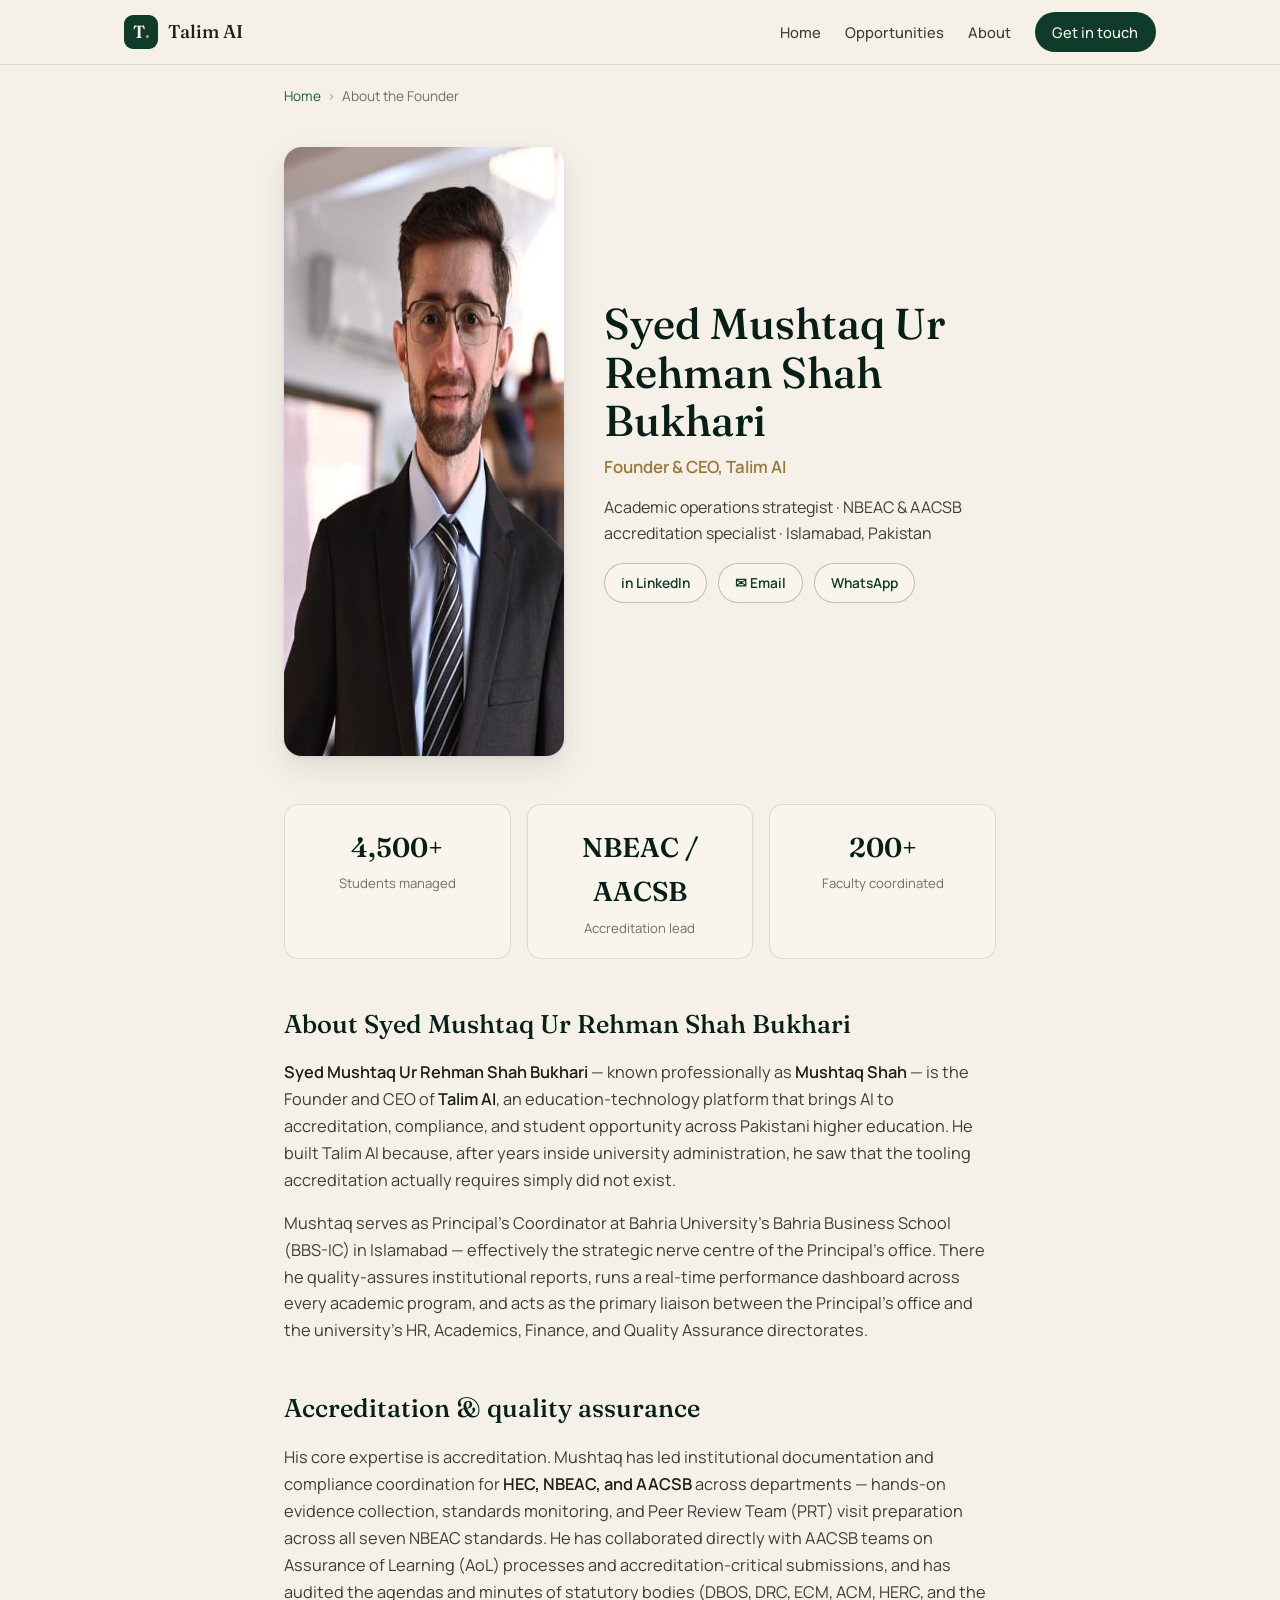
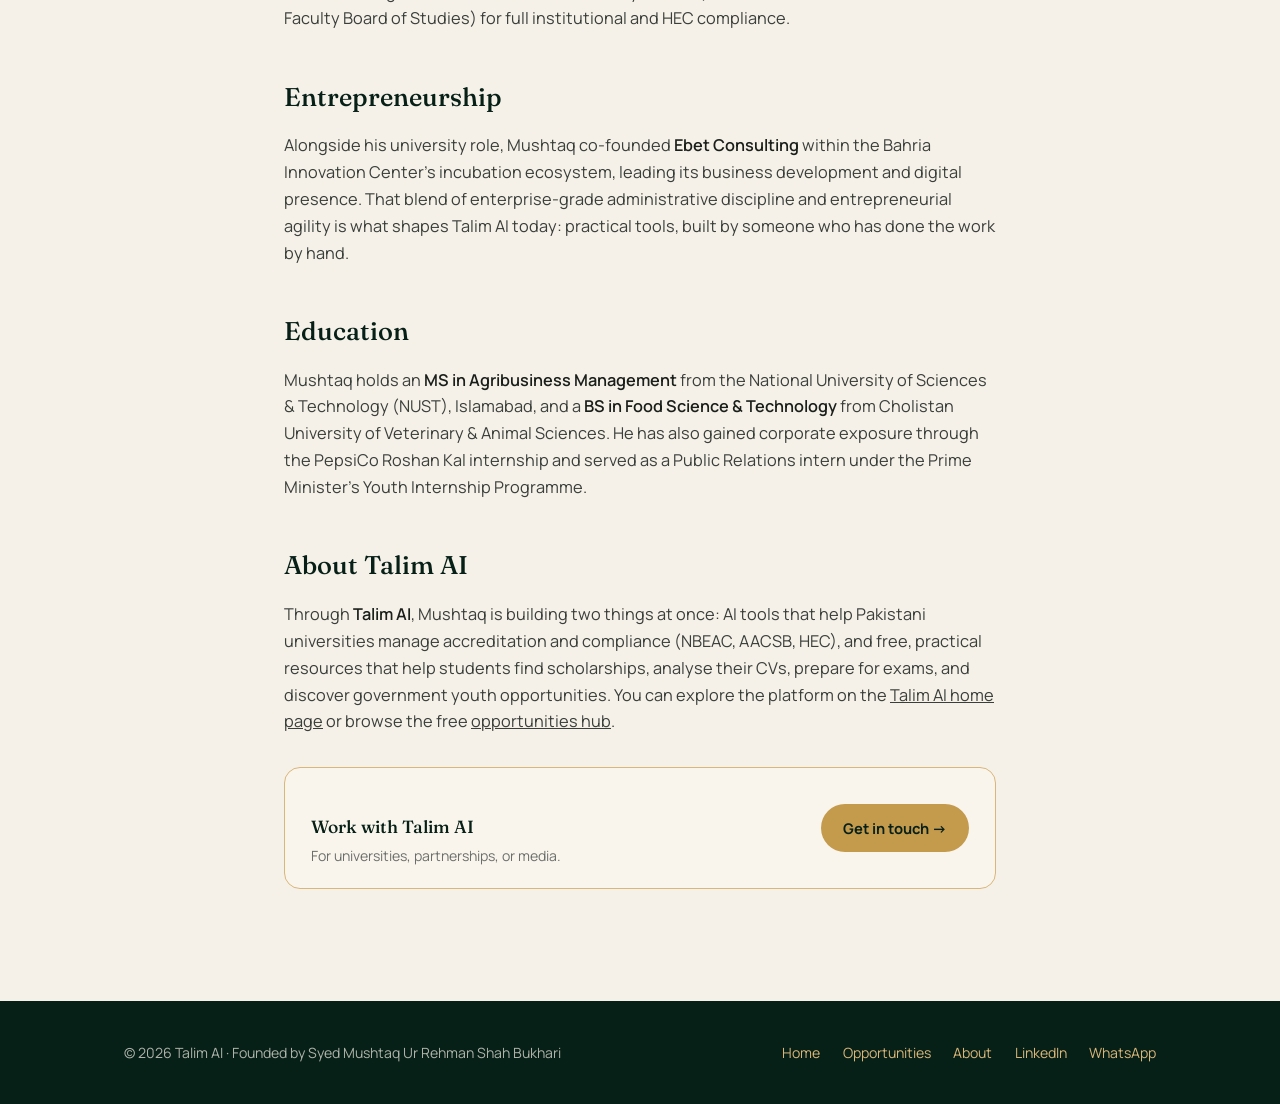
==== about/index.html @ c310d46d "Add about page for Syed Mushtaq Ur Rehman Shah Bukhari This HTML file provides a detailed profile of" ====
<!DOCTYPE html>
<html lang="en">
<head>
<meta charset="UTF-8">
<meta name="viewport" content="width=device-width, initial-scale=1.0">
<title>Syed Mushtaq Ur Rehman Shah Bukhari — Founder & CEO of Talim AI</title>
<meta name="description" content="Syed Mushtaq Ur Rehman Shah Bukhari (Mushtaq Shah) is the Founder & CEO of Talim AI — an academic operations strategist and NBEAC/AACSB accreditation specialist for Pakistani higher education, based in Islamabad.">
<meta name="keywords" content="Syed Mushtaq Ur Rehman Shah Bukhari, Mushtaq Shah, Mushtaq Shah Bukhari, Talim AI founder, Talim AI CEO, academic operations strategist Pakistan, NBEAC AACSB consultant, Bahria University coordinator">
<meta name="author" content="Syed Mushtaq Ur Rehman Shah Bukhari">
<meta name="robots" content="index, follow, max-image-preview:large">
<link rel="canonical" href="https://talimai.tech/about/">

<meta property="og:type" content="profile">
<meta property="profile:first_name" content="Syed Mushtaq Ur Rehman">
<meta property="profile:last_name" content="Shah Bukhari">
<meta property="og:site_name" content="Talim AI">
<meta property="og:title" content="Syed Mushtaq Ur Rehman Shah Bukhari — Founder & CEO of Talim AI">
<meta property="og:description" content="Founder & CEO of Talim AI. Academic operations strategist and NBEAC/AACSB accreditation specialist for Pakistani higher education.">
<meta property="og:url" content="https://talimai.tech/about/">
<meta property="og:image" content="https://talimai.tech/founder-mushtaq-shah.jpg">
<meta property="og:image:width" content="487">
<meta property="og:image:height" content="609">

<meta name="twitter:card" content="summary">
<meta name="twitter:title" content="Syed Mushtaq Ur Rehman Shah Bukhari — Founder & CEO of Talim AI">
<meta name="twitter:description" content="Founder & CEO of Talim AI. NBEAC/AACSB accreditation specialist for Pakistani higher education.">
<meta name="twitter:image" content="https://talimai.tech/founder-mushtaq-shah.jpg">

<link rel="icon" type="image/png" sizes="32x32" href="/favicon-32x32.png">
<link rel="icon" type="image/png" sizes="16x16" href="/favicon-16x16.png">
<link rel="apple-touch-icon" sizes="180x180" href="/apple-touch-icon.png">
<meta name="theme-color" content="#0E3B2A">

<link rel="preconnect" href="https://fonts.googleapis.com">
<link rel="preconnect" href="https://fonts.gstatic.com" crossorigin>
<link href="https://fonts.googleapis.com/css2?family=Fraunces:opsz,wght@9..144,300;9..144,400;9..144,500;9..144,600;9..144,700&family=Manrope:wght@300;400;500;600;700;800&family=Noto+Nastaliq+Urdu:wght@400;500;700&display=swap" rel="stylesheet">
<link rel="stylesheet" href="/opportunities/hub.css">
<style>
  .founder-hero{display:grid;grid-template-columns:280px 1fr;gap:2.5rem;align-items:center;padding:2.5rem 0 1rem;}
  @media(max-width:680px){.founder-hero{grid-template-columns:1fr;gap:1.5rem;text-align:center;}}
  .founder-hero img{width:100%;max-width:280px;border-radius:18px;box-shadow:var(--shadow-strong);margin:0 auto;}
  .founder-hero h1{font-family:'Fraunces',serif;font-weight:500;font-size:clamp(1.8rem,4vw,2.7rem);color:var(--forest-deep);line-height:1.12;margin-bottom:0.5rem;}
  .founder-hero .role{font-size:1.05rem;color:var(--gold-deep);font-weight:600;margin-bottom:0.8rem;}
  .founder-hero .links{display:flex;gap:0.7rem;flex-wrap:wrap;margin-top:1rem;}
  @media(max-width:680px){.founder-hero .links{justify-content:center;}}
  .chip-link{display:inline-flex;align-items:center;gap:0.4rem;background:var(--cream-warm);border:1px solid var(--line-strong);color:var(--forest);text-decoration:none;padding:0.5rem 1rem;border-radius:999px;font-size:0.86rem;font-weight:600;transition:background .2s,color .2s;}
  .chip-link:hover{background:var(--forest);color:var(--cream);}
  .fact-grid{display:grid;grid-template-columns:repeat(3,1fr);gap:1rem;margin:2rem 0;}
  @media(max-width:680px){.fact-grid{grid-template-columns:1fr;}}
  .fact{background:var(--cream-warm);border:1px solid var(--line);border-radius:14px;padding:1.2rem;text-align:center;}
  .fact .n{font-family:'Fraunces',serif;font-size:1.7rem;color:var(--forest-deep);font-weight:600;}
  .fact .l{font-size:0.82rem;color:var(--ink-mute);margin-top:0.2rem;}
</style>

<script type="application/ld+json">
{
  "@context": "https://schema.org",
  "@graph": [
    {
      "@type": "ProfilePage",
      "@id": "https://talimai.tech/about/#profilepage",
      "url": "https://talimai.tech/about/",
      "name": "Syed Mushtaq Ur Rehman Shah Bukhari — Founder & CEO of Talim AI",
      "mainEntity": { "@id": "https://talimai.tech/#founder" },
      "isPartOf": { "@id": "https://talimai.tech/#organization" },
      "inLanguage": "en-PK"
    },
    {
      "@type": "Person",
      "@id": "https://talimai.tech/#founder",
      "name": "Syed Mushtaq Ur Rehman Shah Bukhari",
      "alternateName": ["Mushtaq Shah", "Mushtaq Shah Bukhari", "Syed Mushtaq"],
      "jobTitle": "Founder & CEO",
      "description": "Founder & CEO of Talim AI and an academic operations strategist specialising in NBEAC and AACSB accreditation, faculty qualification, and assurance of learning for Pakistani higher education.",
      "image": "https://talimai.tech/founder-mushtaq-shah.jpg",
      "url": "https://talimai.tech/about/",
      "email": "mushttaqshah@gmail.com",
      "worksFor": { "@id": "https://talimai.tech/#organization" },
      "founder": { "@id": "https://talimai.tech/#organization" },
      "homeLocation": { "@type": "Place", "address": { "@type": "PostalAddress", "addressLocality": "Islamabad", "addressCountry": "PK" } },
      "nationality": { "@type": "Country", "name": "Pakistan" },
      "alumniOf": [
        { "@type": "CollegeOrUniversity", "name": "National University of Sciences & Technology (NUST)" },
        { "@type": "CollegeOrUniversity", "name": "Cholistan University of Veterinary & Animal Sciences" }
      ],
      "knowsAbout": ["NBEAC Accreditation", "AACSB Accreditation", "HEC Compliance", "Assurance of Learning", "Academic Operations", "Higher Education Quality Assurance", "Agribusiness"],
      "sameAs": ["https://www.linkedin.com/in/mushtaqshah"]
    },
    {
      "@type": "Organization",
      "@id": "https://talimai.tech/#organization",
      "name": "Talim AI",
      "url": "https://talimai.tech/",
      "logo": "https://talimai.tech/og-image.png",
      "founder": { "@id": "https://talimai.tech/#founder" }
    },
    {
      "@type": "BreadcrumbList",
      "itemListElement": [
        { "@type": "ListItem", "position": 1, "name": "Home", "item": "https://talimai.tech/" },
        { "@type": "ListItem", "position": 2, "name": "About the Founder", "item": "https://talimai.tech/about/" }
      ]
    }
  ]
}
</script>
</head>
<body>

<header class="site-header">
  <div class="wrap">
    <a class="brand" href="/"><span class="brand-mark">T<span class="dot">.</span></span><span class="brand-name">Talim&nbsp;AI</span></a>
    <nav class="header-nav">
      <a href="/">Home</a>
      <a href="/opportunities/">Opportunities</a>
      <a href="/about/">About</a>
      <a class="header-cta" href="/#contact">Get in touch</a>
    </nav>
  </div>
</header>

<main>
<div class="wrap-narrow">

  <nav class="breadcrumb" aria-label="Breadcrumb">
    <a href="/">Home</a><span>›</span>About the Founder
  </nav>

  <section class="founder-hero">
    <img src="/founder-mushtaq-shah.jpg" width="487" height="609" alt="Syed Mushtaq Ur Rehman Shah Bukhari, Founder and CEO of Talim AI">
    <div>
      <h1>Syed Mushtaq Ur Rehman Shah Bukhari</h1>
      <div class="role">Founder &amp; CEO, Talim AI</div>
      <p style="color:var(--ink-soft);">Academic operations strategist · NBEAC &amp; AACSB accreditation specialist · Islamabad, Pakistan</p>
      <div class="links">
        <a class="chip-link" href="https://www.linkedin.com/in/mushtaqshah" target="_blank" rel="noopener">in LinkedIn</a>
        <a class="chip-link" href="mailto:mushttaqshah@gmail.com">✉ Email</a>
        <a class="chip-link" href="https://wa.me/923096032223" target="_blank" rel="noopener">WhatsApp</a>
      </div>
    </div>
  </section>

  <div class="fact-grid">
    <div class="fact"><div class="n">4,500+</div><div class="l">Students managed</div></div>
    <div class="fact"><div class="n">NBEAC / AACSB</div><div class="l">Accreditation lead</div></div>
    <div class="fact"><div class="n">200+</div><div class="l">Faculty coordinated</div></div>
  </div>

  <div class="article-body">
    <h2>About Syed Mushtaq Ur Rehman Shah Bukhari</h2>
    <p><strong>Syed Mushtaq Ur Rehman Shah Bukhari</strong> — known professionally as <strong>Mushtaq Shah</strong> — is the Founder and CEO of <strong>Talim AI</strong>, an education-technology platform that brings AI to accreditation, compliance, and student opportunity across Pakistani higher education. He built Talim AI because, after years inside university administration, he saw that the tooling accreditation actually requires simply did not exist.</p>
    <p>Mushtaq serves as Principal's Coordinator at Bahria University's Bahria Business School (BBS-IC) in Islamabad — effectively the strategic nerve centre of the Principal's office. There he quality-assures institutional reports, runs a real-time performance dashboard across every academic program, and acts as the primary liaison between the Principal's office and the university's HR, Academics, Finance, and Quality Assurance directorates.</p>

    <h2>Accreditation &amp; quality assurance</h2>
    <p>His core expertise is accreditation. Mushtaq has led institutional documentation and compliance coordination for <strong>HEC, NBEAC, and AACSB</strong> across departments — hands-on evidence collection, standards monitoring, and Peer Review Team (PRT) visit preparation across all seven NBEAC standards. He has collaborated directly with AACSB teams on Assurance of Learning (AoL) processes and accreditation-critical submissions, and has audited the agendas and minutes of statutory bodies (DBOS, DRC, ECM, ACM, HERC, and the Faculty Board of Studies) for full institutional and HEC compliance.</p>

    <h2>Entrepreneurship</h2>
    <p>Alongside his university role, Mushtaq co-founded <strong>Ebet Consulting</strong> within the Bahria Innovation Center's incubation ecosystem, leading its business development and digital presence. That blend of enterprise-grade administrative discipline and entrepreneurial agility is what shapes Talim AI today: practical tools, built by someone who has done the work by hand.</p>

    <h2>Education</h2>
    <p>Mushtaq holds an <strong>MS in Agribusiness Management</strong> from the National University of Sciences &amp; Technology (NUST), Islamabad, and a <strong>BS in Food Science &amp; Technology</strong> from Cholistan University of Veterinary &amp; Animal Sciences. He has also gained corporate exposure through the PepsiCo Roshan Kal internship and served as a Public Relations intern under the Prime Minister's Youth Internship Programme.</p>

    <h2>About Talim AI</h2>
    <p>Through <strong>Talim AI</strong>, Mushtaq is building two things at once: AI tools that help Pakistani universities manage accreditation and compliance (NBEAC, AACSB, HEC), and free, practical resources that help students find scholarships, analyse their CVs, prepare for exams, and discover government youth opportunities. You can explore the platform on the <a href="/">Talim AI home page</a> or browse the free <a href="/opportunities/">opportunities hub</a>.</p>

    <div class="official">
      <div class="txt"><h3>Work with Talim AI</h3><p>For universities, partnerships, or media.</p></div>
      <a class="btn-gold" href="/#contact">Get in touch →</a>
    </div>
  </div>

</div>
</main>

<footer class="site-footer">
  <div class="wrap">
    <span>© 2026 Talim AI · Founded by Syed Mushtaq Ur Rehman Shah Bukhari</span>
    <div class="footer-links">
      <a href="/">Home</a>
      <a href="/opportunities/">Opportunities</a>
      <a href="/about/">About</a>
      <a href="https://www.linkedin.com/in/mushtaqshah" target="_blank" rel="noopener">LinkedIn</a>
      <a href="https://wa.me/923096032223">WhatsApp</a>
    </div>
  </div>
</footer>

</body>
</html>
---- opportunities/hub.css ----
/* ============================================================
   Talim AI — Opportunities Hub shared stylesheet
   Matches the main talimai.tech design system.
   Linked by every page under /opportunities/ as /opportunities/hub.css
   ============================================================ */

:root{
  --cream:#F5F1E8;
  --cream-deep:#EEE7D6;
  --cream-warm:#F9F5EC;
  --ink:#1A1F1A;
  --ink-soft:#3A3F3A;
  --ink-mute:#6B6F6B;
  --forest:#0E3B2A;
  --forest-deep:#072017;
  --forest-soft:#1A5C40;
  --gold:#C49A4C;
  --gold-soft:#D9B679;
  --gold-deep:#9C7838;
  --terracotta:#B0623E;
  --rust:#A04B2A;
  --line:rgba(26,31,26,0.12);
  --line-strong:rgba(26,31,26,0.25);
  --shadow-card:0 1px 2px rgba(26,31,26,0.04), 0 4px 16px rgba(26,31,26,0.04);
  --shadow-strong:0 2px 4px rgba(26,31,26,0.06), 0 12px 32px rgba(26,31,26,0.10);
}
*{margin:0;padding:0;box-sizing:border-box;}
html{scroll-behavior:smooth;}
body{
  font-family:'Manrope',sans-serif;
  background:var(--cream);
  color:var(--ink);
  line-height:1.65;
  -webkit-font-smoothing:antialiased;
}
a{color:inherit;}
.urdu{font-family:'Noto Nastaliq Urdu',serif;direction:rtl;line-height:2;}

.wrap{max-width:1080px;margin:0 auto;padding:0 1.5rem;}
.wrap-narrow{max-width:760px;margin:0 auto;padding:0 1.5rem;}

/* ---------- Header ---------- */
.site-header{
  position:sticky;top:0;z-index:100;
  background:rgba(245,241,232,0.88);
  backdrop-filter:blur(12px);
  border-bottom:1px solid var(--line);
}
.site-header .wrap{display:flex;align-items:center;justify-content:space-between;height:64px;}
.brand{display:flex;align-items:center;gap:0.6rem;text-decoration:none;}
.brand-mark{
  width:34px;height:34px;border-radius:9px;background:var(--forest);
  color:var(--cream);display:flex;align-items:center;justify-content:center;
  font-family:'Fraunces',serif;font-weight:600;font-size:1.1rem;
}
.brand-mark .dot{color:var(--gold);}
.brand-name{font-family:'Fraunces',serif;font-weight:500;font-size:1.15rem;color:var(--ink);}
.header-nav{display:flex;gap:1.5rem;align-items:center;}
.header-nav a{text-decoration:none;color:var(--ink-soft);font-size:0.92rem;font-weight:500;transition:color 0.2s;}
.header-nav a:hover{color:var(--forest);}
.header-cta{
  background:var(--forest);color:var(--cream)!important;
  padding:0.5rem 1.1rem;border-radius:999px;font-size:0.88rem;
}
.header-cta:hover{background:var(--forest-deep);}
@media(max-width:640px){.header-nav a:not(.header-cta){display:none;}}

/* ---------- Breadcrumb ---------- */
.breadcrumb{padding:1.25rem 0 0;font-size:0.85rem;color:var(--ink-mute);}
.breadcrumb a{text-decoration:none;color:var(--forest-soft);}
.breadcrumb a:hover{text-decoration:underline;}
.breadcrumb span{margin:0 0.4rem;opacity:0.6;}

/* ---------- Hub hero ---------- */
.hub-hero{padding:3rem 0 2.5rem;text-align:center;}
.eyebrow{
  display:inline-block;font-family:'Fraunces',serif;font-size:0.78rem;
  letter-spacing:0.18em;text-transform:uppercase;color:var(--gold-deep);
  margin-bottom:1rem;
}
.hub-hero h1{
  font-family:'Fraunces',serif;font-weight:500;
  font-size:clamp(2.1rem,4.5vw,3.4rem);line-height:1.1;color:var(--forest-deep);
  margin-bottom:1rem;
}
.hub-hero p{
  max-width:620px;margin:0 auto;font-size:1.08rem;color:var(--ink-soft);
}
.hub-hero .accent{color:var(--gold-deep);}

/* ---------- Category grid ---------- */
.section-label{
  font-family:'Fraunces',serif;font-size:0.82rem;letter-spacing:0.16em;
  text-transform:uppercase;color:var(--gold-deep);text-align:center;margin-bottom:0.6rem;
}
.section-title{
  font-family:'Fraunces',serif;font-weight:500;font-size:clamp(1.6rem,3vw,2.3rem);
  color:var(--forest-deep);text-align:center;margin-bottom:2.5rem;
}
.cat-grid{
  display:grid;grid-template-columns:repeat(3,1fr);gap:1.25rem;margin-bottom:4rem;
}
@media(max-width:860px){.cat-grid{grid-template-columns:repeat(2,1fr);}}
@media(max-width:520px){.cat-grid{grid-template-columns:1fr;}}
.cat-card{
  display:block;text-decoration:none;background:var(--cream-warm);
  border:1px solid var(--line);border-radius:18px;padding:1.6rem;
  box-shadow:var(--shadow-card);transition:transform 0.25s, box-shadow 0.25s, border-color 0.25s;
}
.cat-card:hover{transform:translateY(-4px);box-shadow:var(--shadow-strong);border-color:var(--gold-soft);}
.cat-icon{
  width:46px;height:46px;border-radius:12px;background:var(--forest);color:var(--gold-soft);
  display:flex;align-items:center;justify-content:center;margin-bottom:1rem;font-size:1.4rem;
}
.cat-card h3{font-family:'Fraunces',serif;font-weight:500;font-size:1.3rem;color:var(--forest-deep);margin-bottom:0.4rem;}
.cat-card p{font-size:0.92rem;color:var(--ink-soft);margin-bottom:0.9rem;}
.cat-count{font-size:0.8rem;font-weight:600;color:var(--gold-deep);letter-spacing:0.04em;}

/* ---------- Featured guides list ---------- */
.guide-list{display:grid;grid-template-columns:repeat(2,1fr);gap:1.25rem;margin-bottom:4rem;}
@media(max-width:720px){.guide-list{grid-template-columns:1fr;}}
.guide-card{
  display:flex;flex-direction:column;text-decoration:none;background:var(--cream-warm);
  border:1px solid var(--line);border-radius:16px;padding:1.4rem;
  box-shadow:var(--shadow-card);transition:transform 0.25s, box-shadow 0.25s;
}
.guide-card:hover{transform:translateY(-3px);box-shadow:var(--shadow-strong);}
.guide-tag{
  align-self:flex-start;font-size:0.72rem;font-weight:600;letter-spacing:0.05em;
  text-transform:uppercase;color:var(--forest-soft);background:rgba(26,92,64,0.1);
  padding:0.25rem 0.6rem;border-radius:999px;margin-bottom:0.8rem;
}
.guide-card h3{font-family:'Fraunces',serif;font-weight:500;font-size:1.15rem;color:var(--forest-deep);margin-bottom:0.4rem;line-height:1.3;}
.guide-card p{font-size:0.9rem;color:var(--ink-soft);margin-bottom:0.9rem;flex:1;}
.guide-card .read{font-size:0.85rem;font-weight:600;color:var(--gold-deep);}

/* ---------- Guide article page ---------- */
.article-head{padding:1.5rem 0 1rem;}
.article-head h1{
  font-family:'Fraunces',serif;font-weight:500;
  font-size:clamp(1.9rem,4vw,2.8rem);line-height:1.12;color:var(--forest-deep);
  margin:0.6rem 0 0.8rem;
}
.article-meta{display:flex;flex-wrap:wrap;gap:0.6rem;align-items:center;font-size:0.82rem;color:var(--ink-mute);}
.article-meta .pill{background:rgba(26,92,64,0.1);color:var(--forest-soft);padding:0.25rem 0.7rem;border-radius:999px;font-weight:600;}

/* At a glance box */
.glance{
  background:var(--forest);color:var(--cream);border-radius:18px;
  padding:1.6rem 1.8rem;margin:1.5rem 0 2rem;box-shadow:var(--shadow-strong);
}
.glance h2{font-family:'Fraunces',serif;font-weight:500;font-size:1.2rem;color:var(--gold-soft);margin-bottom:1rem;}
.glance-grid{display:grid;grid-template-columns:repeat(2,1fr);gap:1rem 1.5rem;}
@media(max-width:560px){.glance-grid{grid-template-columns:1fr;}}
.glance-item .k{font-size:0.72rem;letter-spacing:0.08em;text-transform:uppercase;color:var(--gold-soft);opacity:0.85;margin-bottom:0.2rem;}
.glance-item .v{font-size:0.98rem;color:var(--cream);font-weight:500;}

/* Article body */
.article-body{padding-bottom:2rem;}
.article-body h2{
  font-family:'Fraunces',serif;font-weight:500;font-size:1.6rem;color:var(--forest-deep);
  margin:2.2rem 0 0.9rem;padding-top:0.5rem;
}
.article-body h3{font-family:'Fraunces',serif;font-weight:500;font-size:1.2rem;color:var(--forest);margin:1.4rem 0 0.6rem;}
.article-body p{margin-bottom:1rem;color:var(--ink-soft);font-size:1.02rem;}
.article-body ul,.article-body ol{margin:0 0 1.2rem 1.3rem;color:var(--ink-soft);}
.article-body li{margin-bottom:0.5rem;font-size:1.02rem;}
.article-body strong{color:var(--ink);font-weight:600;}

/* Step list */
.steps{list-style:none;margin:0 0 1.5rem;counter-reset:step;}
.steps li{
  position:relative;padding:0 0 1.3rem 3rem;margin:0;counter-increment:step;
}
.steps li::before{
  content:counter(step);position:absolute;left:0;top:0;
  width:2rem;height:2rem;border-radius:50%;background:var(--gold);color:var(--forest-deep);
  display:flex;align-items:center;justify-content:center;font-weight:700;font-size:0.9rem;
  font-family:'Fraunces',serif;
}
.steps li:not(:last-child)::after{
  content:"";position:absolute;left:0.97rem;top:2.1rem;bottom:0.2rem;width:2px;background:var(--line-strong);
}
.steps li h3{margin:0.2rem 0 0.3rem;font-size:1.1rem;}
.steps li p{margin-bottom:0;font-size:0.98rem;}

/* Official source callout */
.official{
  display:flex;flex-wrap:wrap;align-items:center;justify-content:space-between;gap:1rem;
  background:var(--cream-warm);border:1.5px solid var(--gold-soft);border-radius:16px;
  padding:1.3rem 1.6rem;margin:2rem 0;
}
.official .txt h3{font-family:'Fraunces',serif;font-weight:500;font-size:1.1rem;color:var(--forest-deep);margin-bottom:0.2rem;}
.official .txt p{font-size:0.88rem;color:var(--ink-mute);margin:0;}
.btn-gold{
  background:var(--gold);color:var(--forest-deep);text-decoration:none;font-weight:700;
  padding:0.75rem 1.4rem;border-radius:999px;font-size:0.92rem;white-space:nowrap;
  transition:background 0.2s,transform 0.2s;
}
.btn-gold:hover{background:var(--gold-soft);transform:translateY(-2px);}

/* FAQ */
.faq details{
  border:1px solid var(--line);border-radius:12px;padding:0.2rem 1.1rem;margin-bottom:0.8rem;
  background:var(--cream-warm);
}
.faq summary{
  cursor:pointer;font-family:'Fraunces',serif;font-weight:500;font-size:1.05rem;
  color:var(--forest-deep);padding:0.9rem 0;list-style:none;display:flex;justify-content:space-between;align-items:center;
}
.faq summary::-webkit-details-marker{display:none;}
.faq summary::after{content:"+";font-size:1.4rem;color:var(--gold-deep);font-weight:400;}
.faq details[open] summary::after{content:"−";}
.faq details p{padding:0 0 1rem;color:var(--ink-soft);font-size:0.98rem;margin:0;}

/* Talim CTA block */
.talim-cta{
  background:linear-gradient(135deg,var(--forest) 0%,var(--forest-deep) 100%);
  color:var(--cream);border-radius:20px;padding:2.2rem;text-align:center;margin:2.5rem 0;
}
.talim-cta h3{font-family:'Fraunces',serif;font-weight:500;font-size:1.5rem;color:var(--cream);margin-bottom:0.6rem;}
.talim-cta p{font-size:0.98rem;color:rgba(245,241,232,0.85);max-width:520px;margin:0 auto 1.3rem;}
.talim-cta .btn-gold{display:inline-block;}

/* Related */
.related{margin:2.5rem 0;}
.related h2{font-family:'Fraunces',serif;font-weight:500;font-size:1.4rem;color:var(--forest-deep);margin-bottom:1.2rem;}

/* Disclaimer */
.disclaimer{
  background:var(--cream-deep);border-left:3px solid var(--gold);border-radius:8px;
  padding:1.1rem 1.3rem;margin:2rem 0;font-size:0.86rem;color:var(--ink-mute);line-height:1.6;
}
.disclaimer strong{color:var(--ink-soft);}

/* ---------- Footer ---------- */
.site-footer{
  background:var(--forest-deep);color:rgba(245,241,232,0.7);
  padding:2.5rem 0;margin-top:3rem;font-size:0.88rem;
}
.site-footer .wrap{display:flex;flex-wrap:wrap;gap:1rem;justify-content:space-between;align-items:center;}
.site-footer a{color:var(--gold-soft);text-decoration:none;}
.site-footer a:hover{text-decoration:underline;}
.footer-links{display:flex;gap:1.4rem;flex-wrap:wrap;}
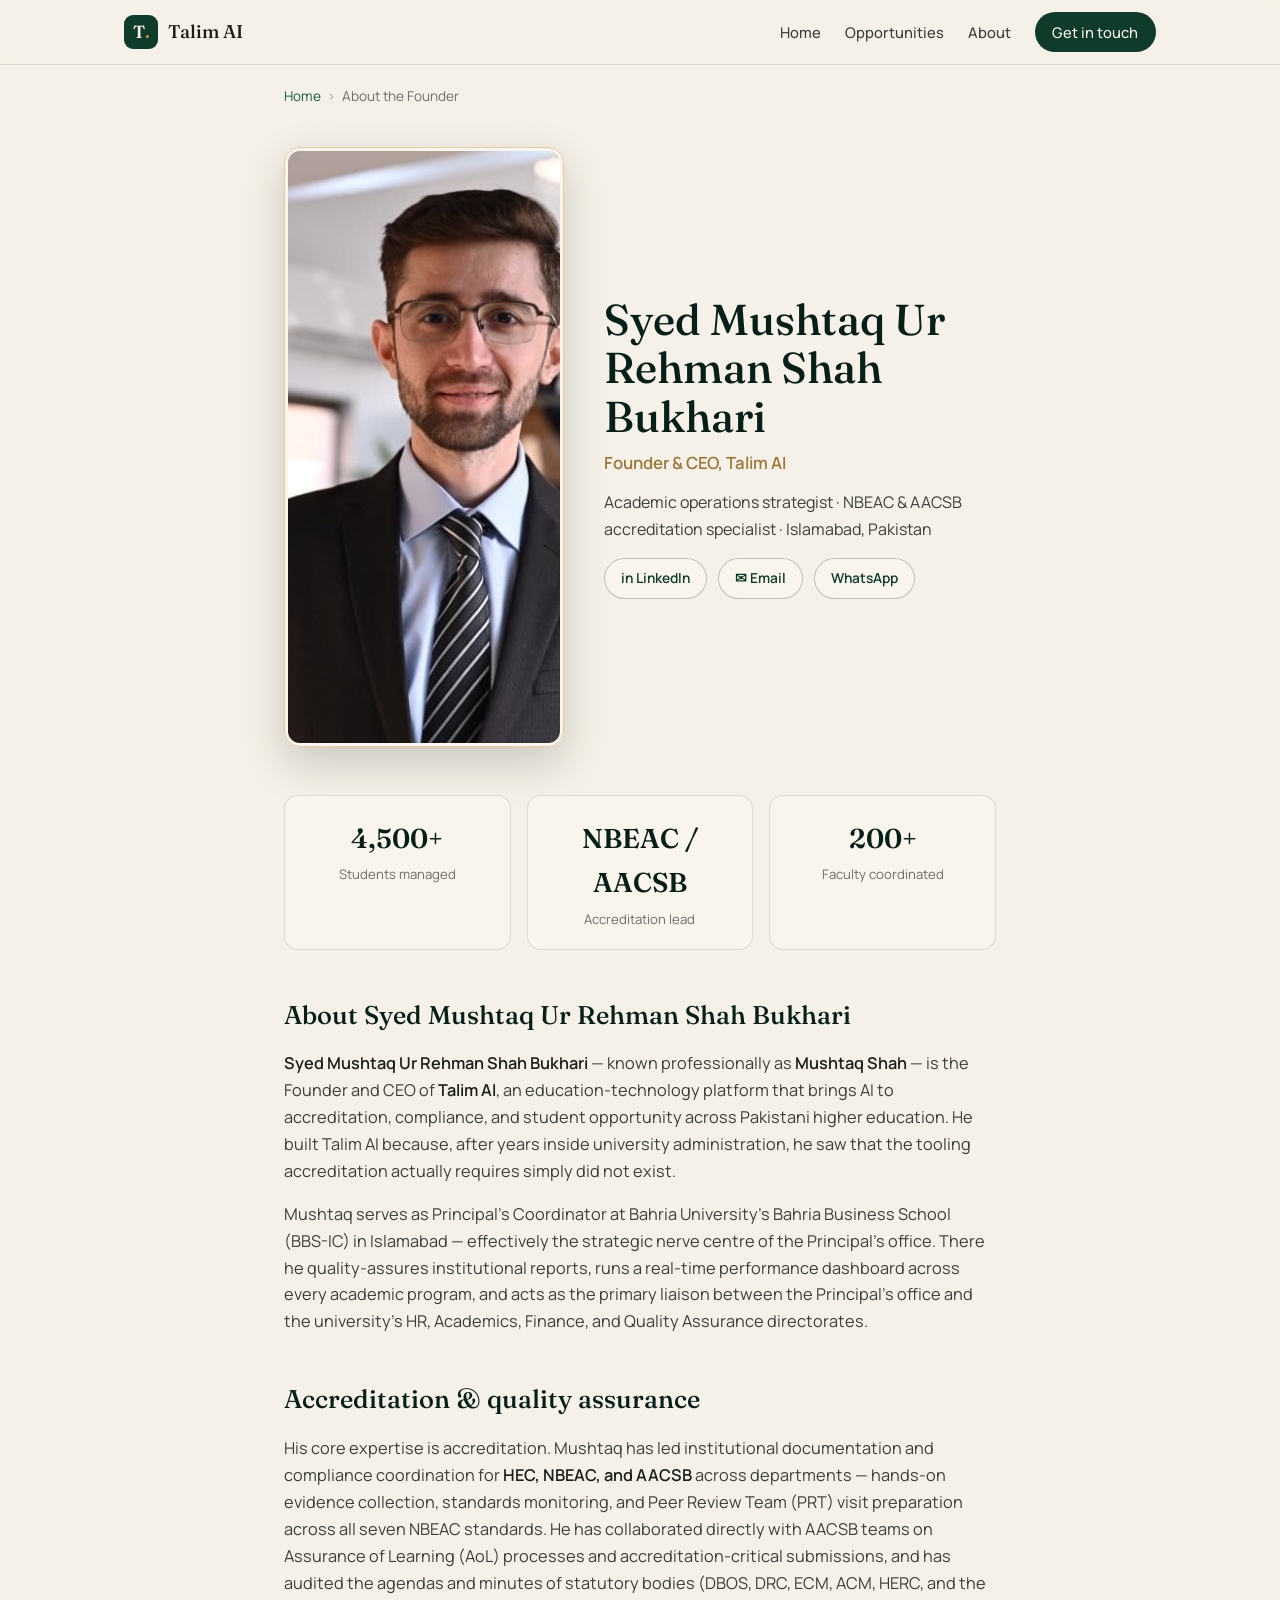
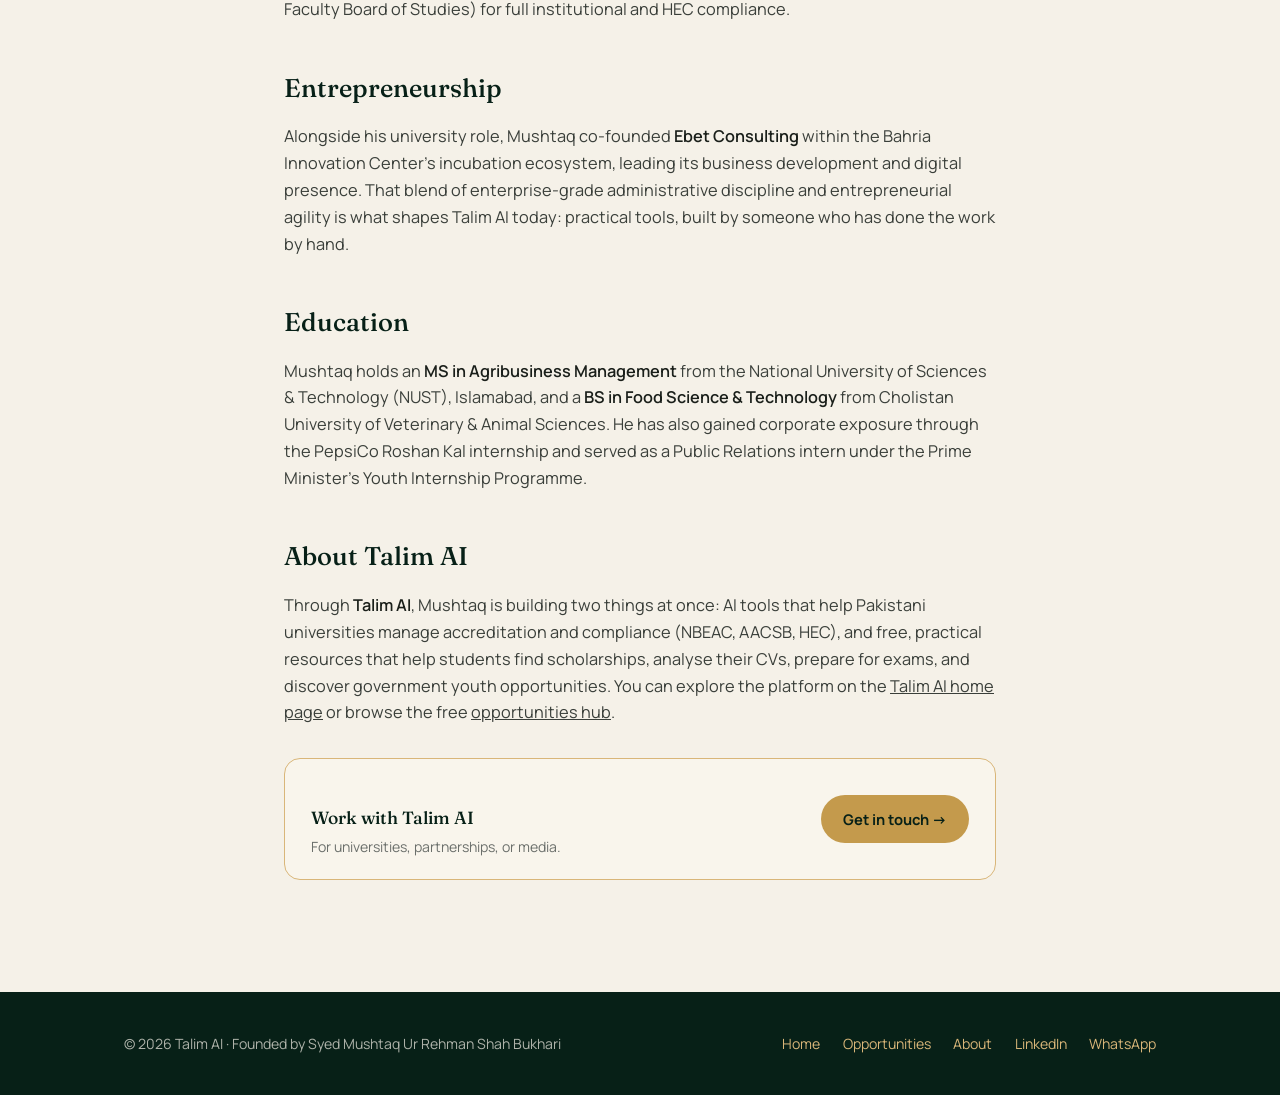
==== commit a3ffeb7c: "Modify image dimensions and styles in index.html Updated meta image dimensions and adjusted image st" ====
--- a/about/index.html
+++ b/about/index.html
@@ -18,8 +18,8 @@
 <meta property="og:description" content="Founder & CEO of Talim AI. Academic operations strategist and NBEAC/AACSB accreditation specialist for Pakistani higher education.">
 <meta property="og:url" content="https://talimai.tech/about/">
 <meta property="og:image" content="https://talimai.tech/founder-mushtaq-shah.jpg">
-<meta property="og:image:width" content="487">
-<meta property="og:image:height" content="609">
+<meta property="og:image:width" content="480">
+<meta property="og:image:height" content="600">
 
 <meta name="twitter:card" content="summary">
 <meta name="twitter:title" content="Syed Mushtaq Ur Rehman Shah Bukhari — Founder & CEO of Talim AI">
@@ -38,7 +38,7 @@
 <style>
   .founder-hero{display:grid;grid-template-columns:280px 1fr;gap:2.5rem;align-items:center;padding:2.5rem 0 1rem;}
   @media(max-width:680px){.founder-hero{grid-template-columns:1fr;gap:1.5rem;text-align:center;}}
-  .founder-hero img{width:100%;max-width:280px;border-radius:18px;box-shadow:var(--shadow-strong);margin:0 auto;}
+  .founder-hero img{width:100%;max-width:300px;aspect-ratio:4/5;object-fit:cover;object-position:center top;border-radius:16px;box-shadow:0 16px 44px rgba(26,31,26,.20);border:4px solid var(--cream-warm);outline:1px solid rgba(196,154,76,.45);outline-offset:-1px;margin:0 auto;display:block;}
   .founder-hero h1{font-family:'Fraunces',serif;font-weight:500;font-size:clamp(1.8rem,4vw,2.7rem);color:var(--forest-deep);line-height:1.12;margin-bottom:0.5rem;}
   .founder-hero .role{font-size:1.05rem;color:var(--gold-deep);font-weight:600;margin-bottom:0.8rem;}
   .founder-hero .links{display:flex;gap:0.7rem;flex-wrap:wrap;margin-top:1rem;}
@@ -127,7 +127,7 @@
   </nav>
 
   <section class="founder-hero">
-    <img src="/founder-mushtaq-shah.jpg" width="487" height="609" alt="Syed Mushtaq Ur Rehman Shah Bukhari, Founder and CEO of Talim AI">
+    <img src="/founder-mushtaq-shah.jpg" width="480" height="600" alt="Syed Mushtaq Ur Rehman Shah Bukhari, Founder and CEO of Talim AI">
     <div>
       <h1>Syed Mushtaq Ur Rehman Shah Bukhari</h1>
       <div class="role">Founder &amp; CEO, Talim AI</div>
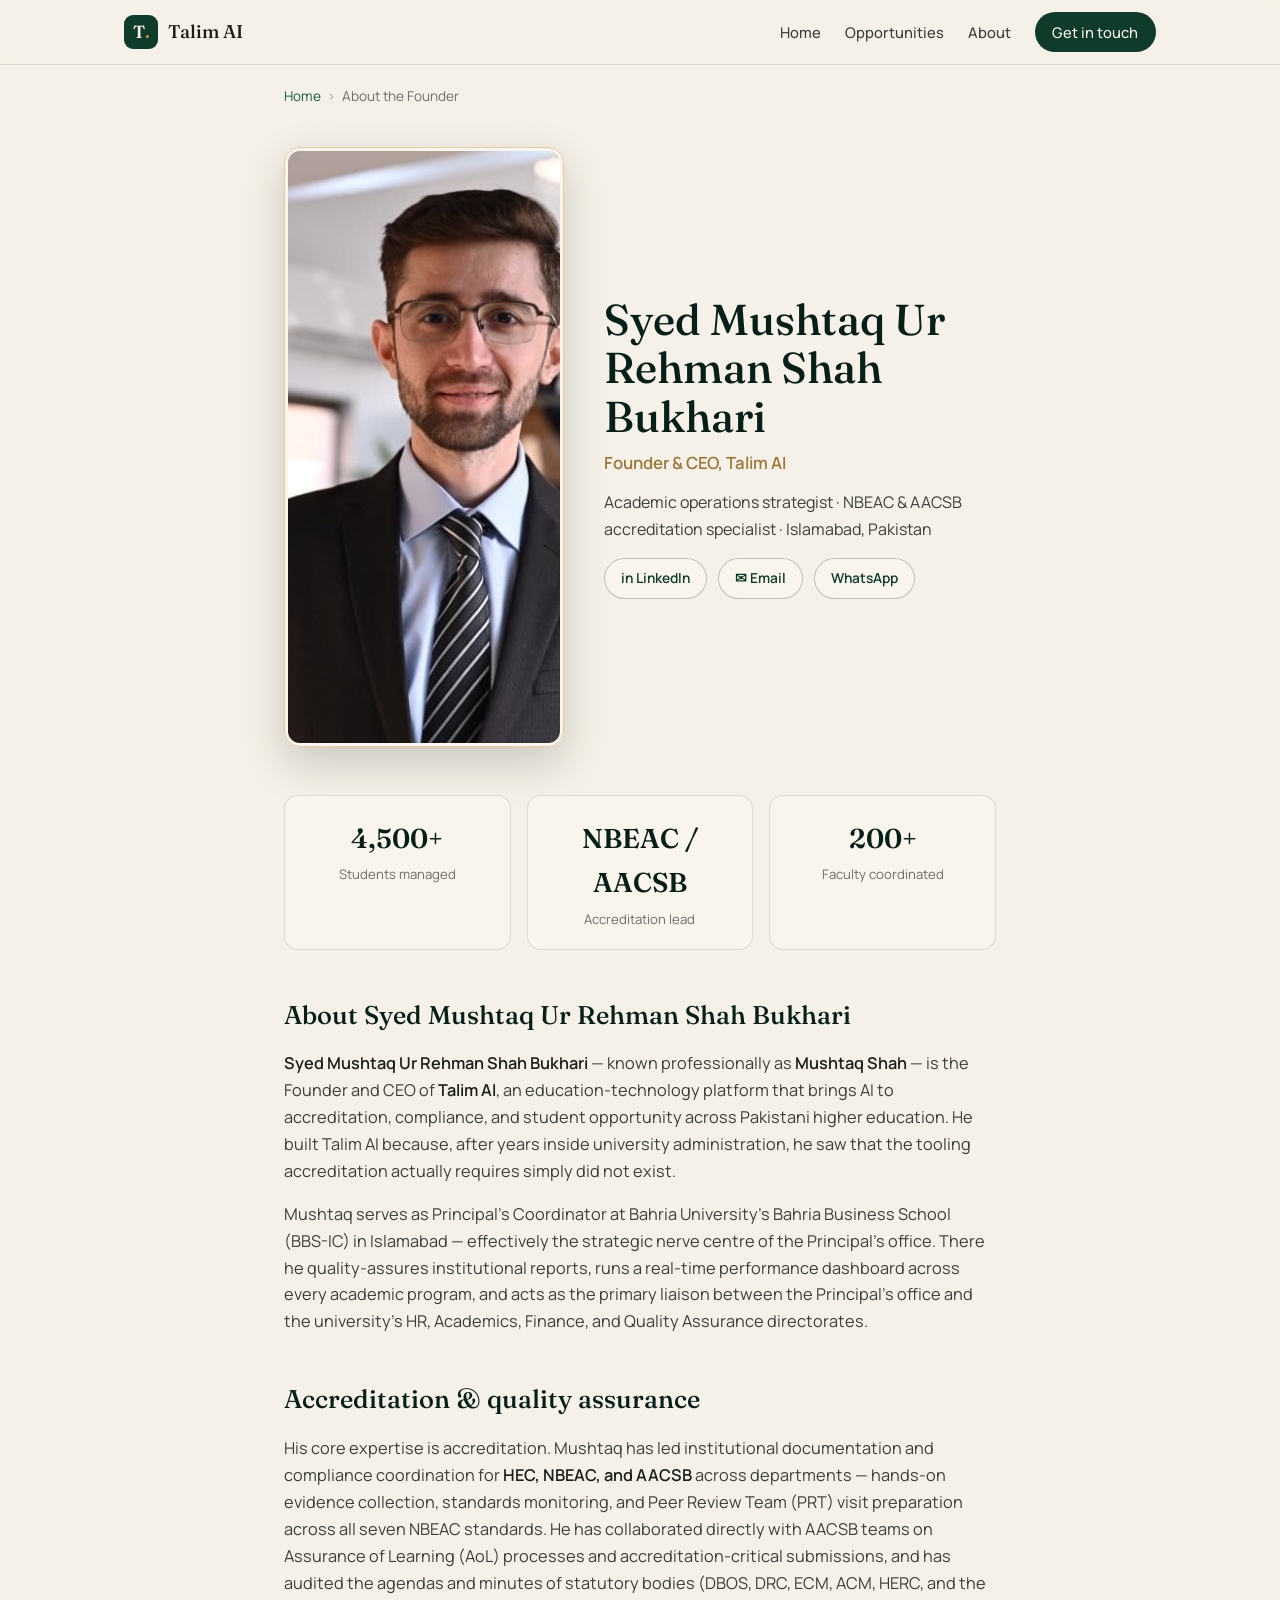
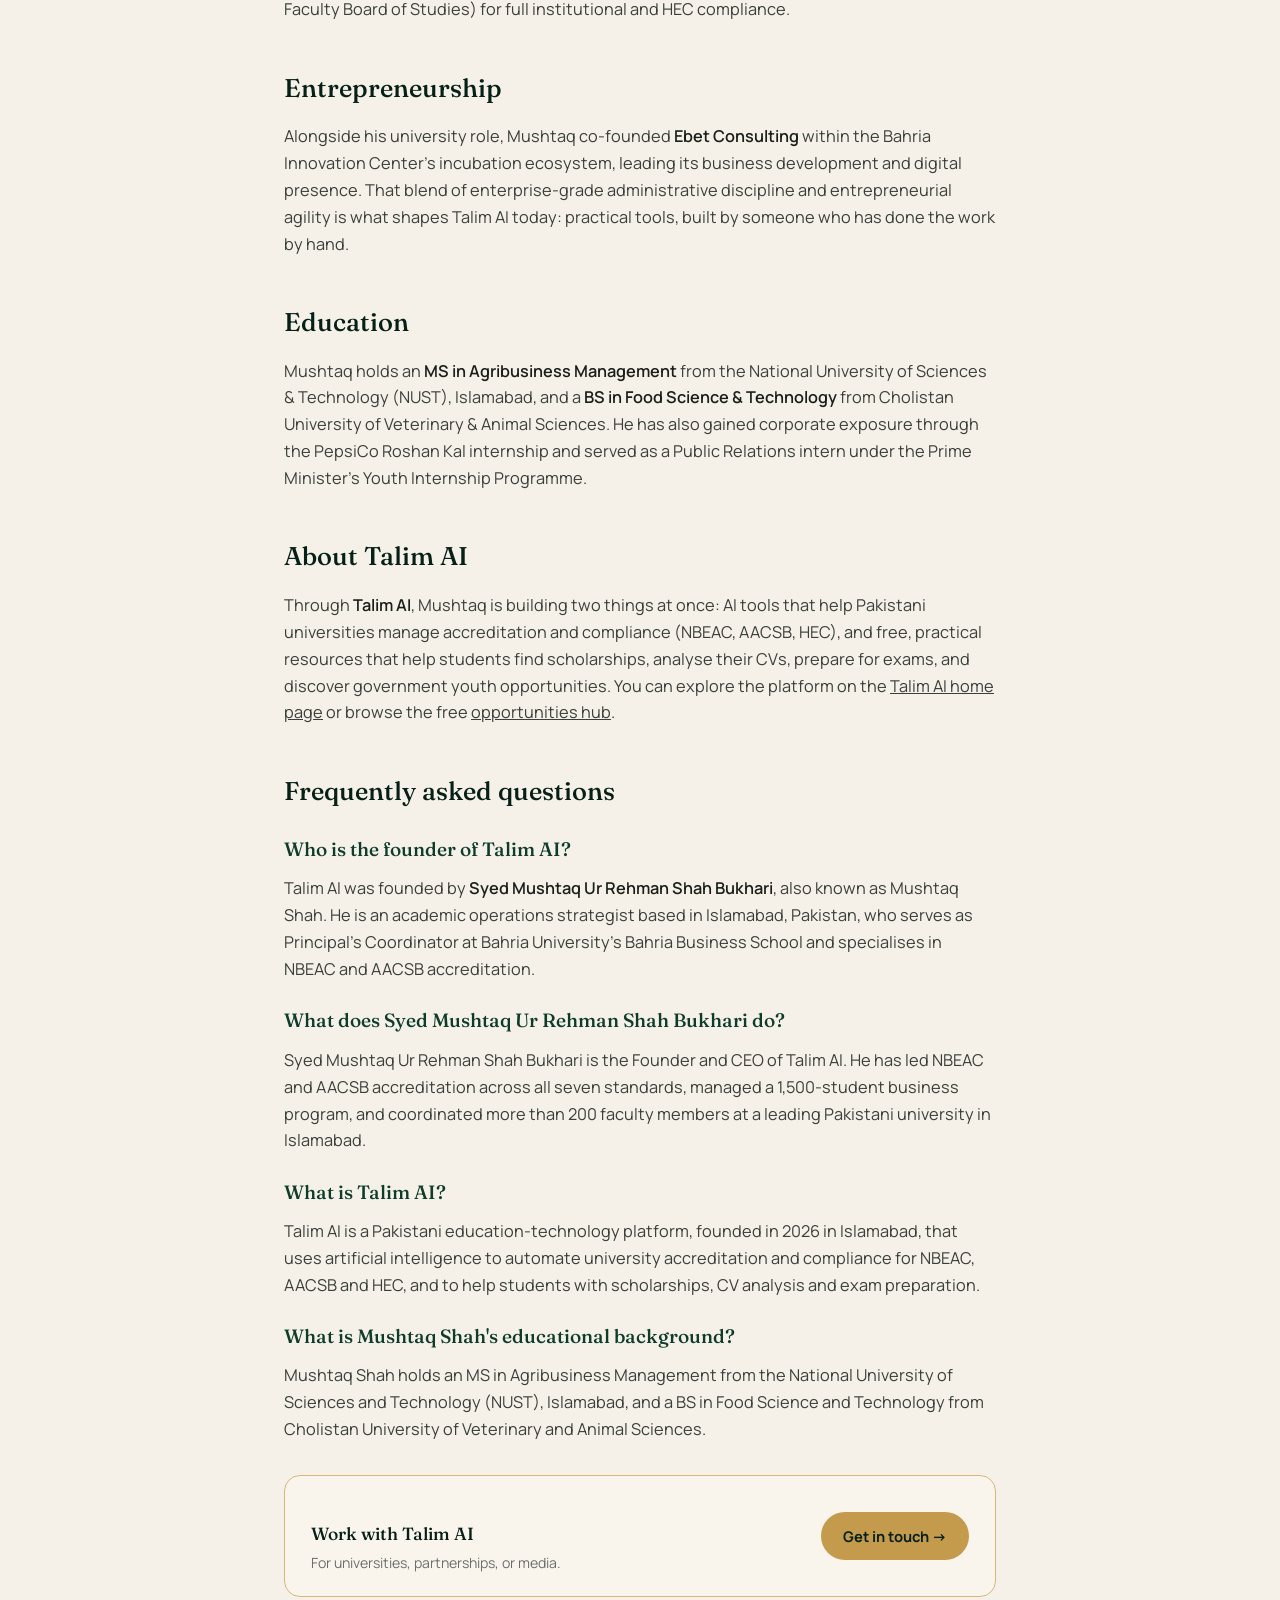
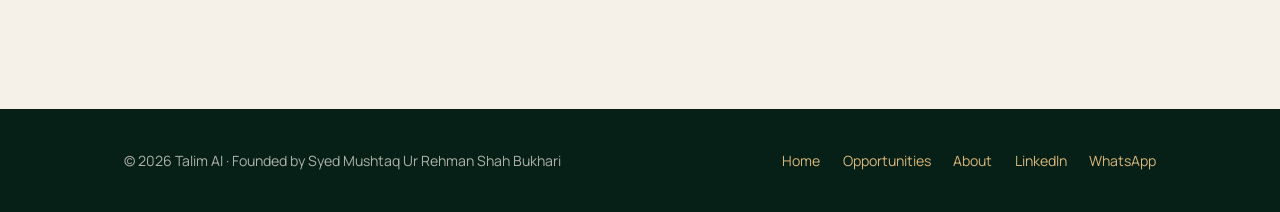
==== commit 3cdd5378: "Implement FAQ section in about/index.html Added FAQ section about the founder and Talim AI." ====
--- a/about/index.html
+++ b/about/index.html
@@ -100,6 +100,31 @@
         { "@type": "ListItem", "position": 1, "name": "Home", "item": "https://talimai.tech/" },
         { "@type": "ListItem", "position": 2, "name": "About the Founder", "item": "https://talimai.tech/about/" }
       ]
+    },
+    {
+      "@type": "FAQPage",
+      "mainEntity": [
+        {
+          "@type": "Question",
+          "name": "Who is the founder of Talim AI?",
+          "acceptedAnswer": { "@type": "Answer", "text": "Talim AI was founded by Syed Mushtaq Ur Rehman Shah Bukhari, also known as Mushtaq Shah. He is an academic operations strategist based in Islamabad, Pakistan, who serves as Principal's Coordinator at Bahria University's Bahria Business School and specialises in NBEAC and AACSB accreditation." }
+        },
+        {
+          "@type": "Question",
+          "name": "What does Syed Mushtaq Ur Rehman Shah Bukhari do?",
+          "acceptedAnswer": { "@type": "Answer", "text": "Syed Mushtaq Ur Rehman Shah Bukhari is the Founder and CEO of Talim AI. He has led NBEAC and AACSB accreditation across all seven standards, managed a 1,500-student business program, and coordinated more than 200 faculty members at a leading Pakistani university in Islamabad." }
+        },
+        {
+          "@type": "Question",
+          "name": "What is Talim AI?",
+          "acceptedAnswer": { "@type": "Answer", "text": "Talim AI is a Pakistani education-technology platform, founded in 2026 in Islamabad, that uses artificial intelligence to automate university accreditation and compliance for NBEAC, AACSB and HEC, and to help students with scholarships, CV analysis and exam preparation." }
+        },
+        {
+          "@type": "Question",
+          "name": "What is Mushtaq Shah's educational background?",
+          "acceptedAnswer": { "@type": "Answer", "text": "Mushtaq Shah holds an MS in Agribusiness Management from the National University of Sciences and Technology (NUST), Islamabad, and a BS in Food Science and Technology from Cholistan University of Veterinary and Animal Sciences." }
+        }
+      ]
     }
   ]
 }
@@ -163,6 +188,21 @@
     <h2>About Talim AI</h2>
     <p>Through <strong>Talim AI</strong>, Mushtaq is building two things at once: AI tools that help Pakistani universities manage accreditation and compliance (NBEAC, AACSB, HEC), and free, practical resources that help students find scholarships, analyse their CVs, prepare for exams, and discover government youth opportunities. You can explore the platform on the <a href="/">Talim AI home page</a> or browse the free <a href="/opportunities/">opportunities hub</a>.</p>
 
+    <h2>Frequently asked questions</h2>
+    <div class="faq">
+      <h3>Who is the founder of Talim AI?</h3>
+      <p>Talim AI was founded by <strong>Syed Mushtaq Ur Rehman Shah Bukhari</strong>, also known as Mushtaq Shah. He is an academic operations strategist based in Islamabad, Pakistan, who serves as Principal's Coordinator at Bahria University's Bahria Business School and specialises in NBEAC and AACSB accreditation.</p>
+
+      <h3>What does Syed Mushtaq Ur Rehman Shah Bukhari do?</h3>
+      <p>Syed Mushtaq Ur Rehman Shah Bukhari is the Founder and CEO of Talim AI. He has led NBEAC and AACSB accreditation across all seven standards, managed a 1,500-student business program, and coordinated more than 200 faculty members at a leading Pakistani university in Islamabad.</p>
+
+      <h3>What is Talim AI?</h3>
+      <p>Talim AI is a Pakistani education-technology platform, founded in 2026 in Islamabad, that uses artificial intelligence to automate university accreditation and compliance for NBEAC, AACSB and HEC, and to help students with scholarships, CV analysis and exam preparation.</p>
+
+      <h3>What is Mushtaq Shah's educational background?</h3>
+      <p>Mushtaq Shah holds an MS in Agribusiness Management from the National University of Sciences and Technology (NUST), Islamabad, and a BS in Food Science and Technology from Cholistan University of Veterinary and Animal Sciences.</p>
+    </div>
+
     <div class="official">
       <div class="txt"><h3>Work with Talim AI</h3><p>For universities, partnerships, or media.</p></div>
       <a class="btn-gold" href="/#contact">Get in touch →</a>
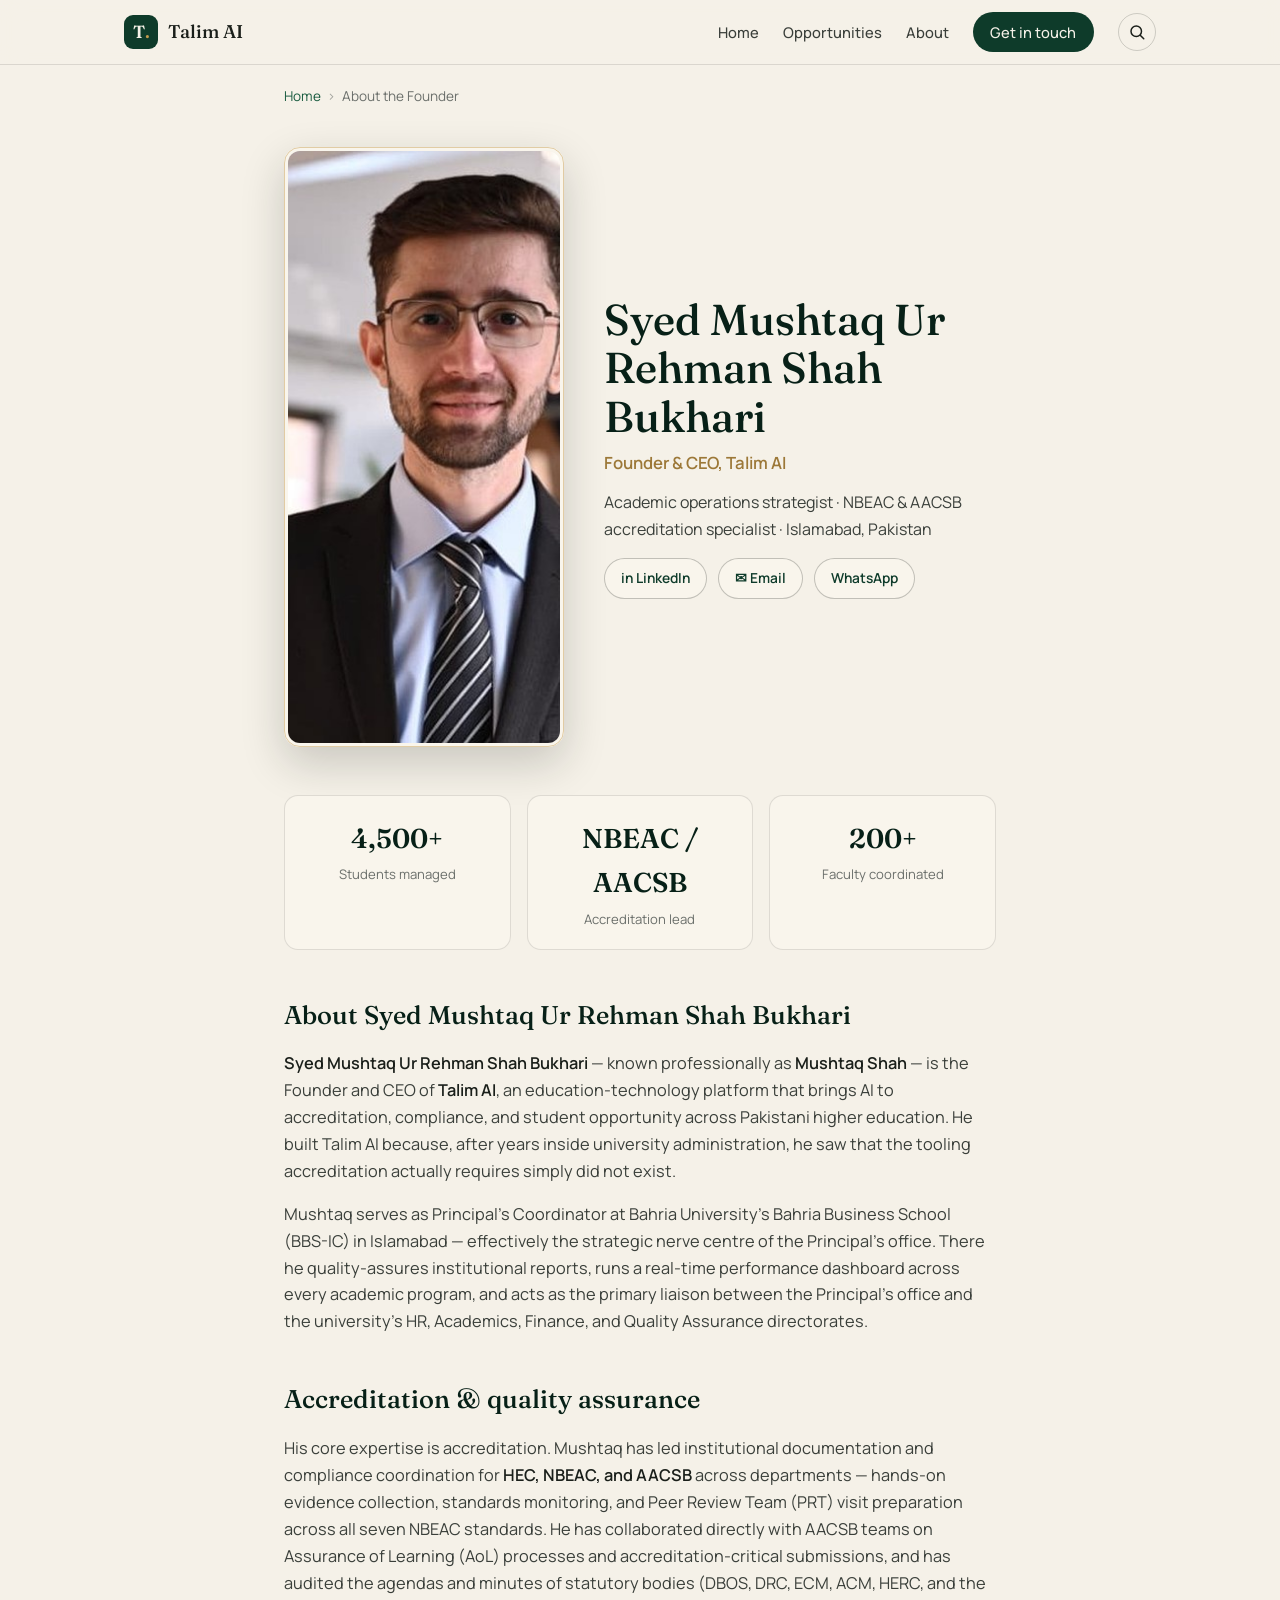
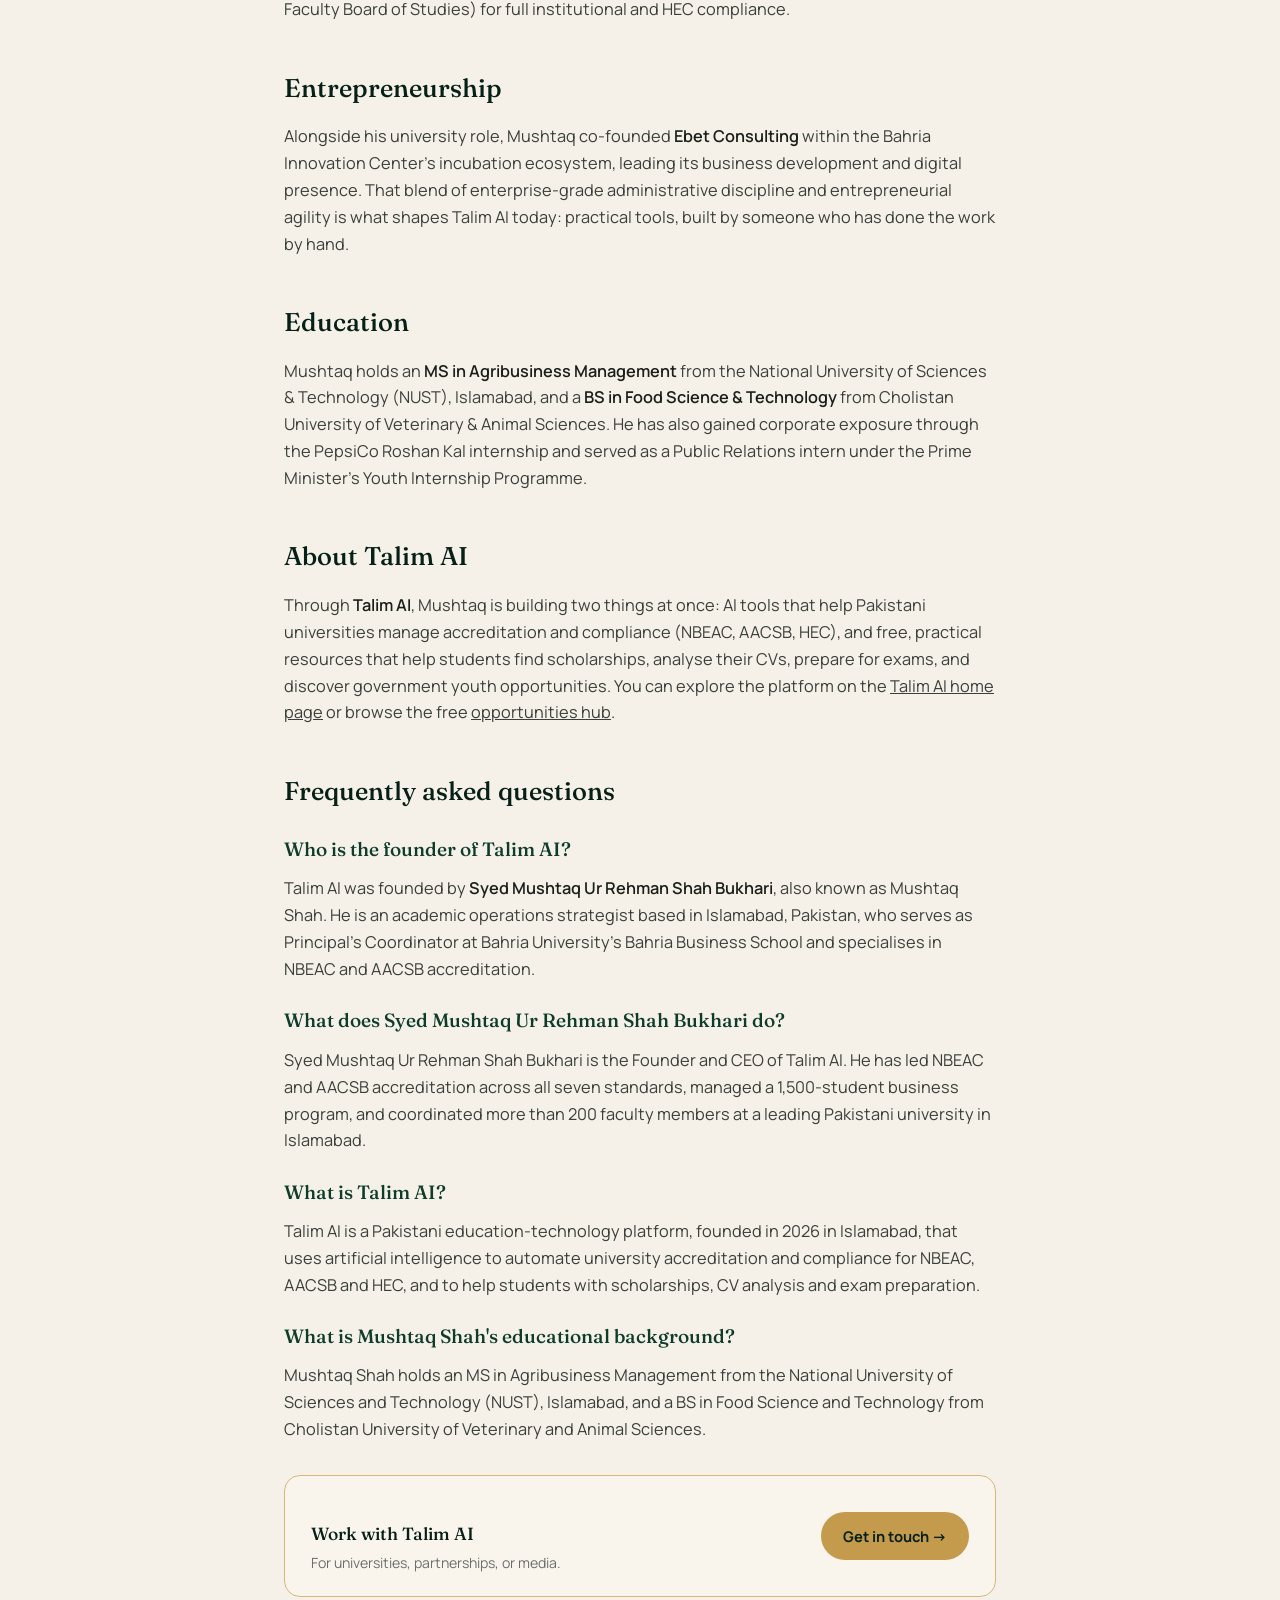
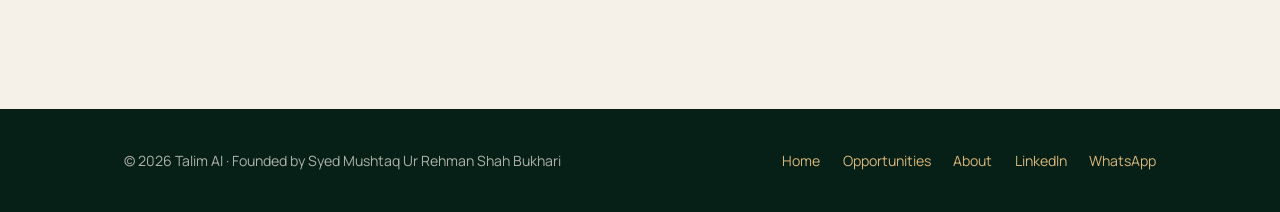
==== commit 408a5c06: "Add script tag for search.js in index.html" ====
--- a/about/index.html
+++ b/about/index.html
@@ -1,3 +1,4 @@
+<script src="/search.js" defer></script>
 <!DOCTYPE html>
 <html lang="en">
 <head>
